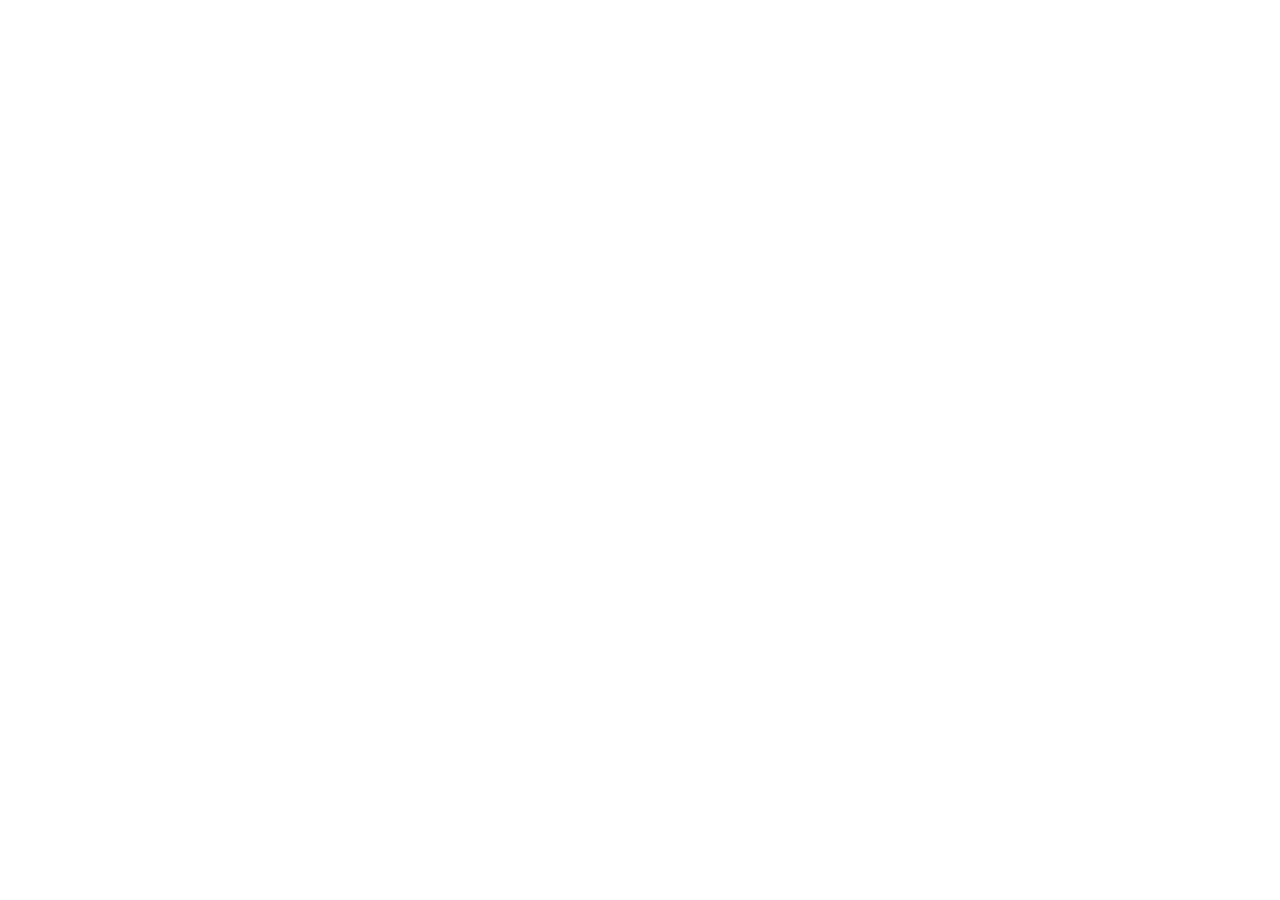
==== index.html @ 137e7a2c "Publish Dutyback site" ====
<!doctype html>
<html lang="en">
  <head>
    <meta charset="UTF-8" />
    <link rel="icon" type="image/svg+xml" href="/dutyback-site/favicon.svg" />
    <meta name="viewport" content="width=device-width, initial-scale=1.0" />
    <title>Dutyback: get your import duties back</title>
    <meta name="description" content="Dutyback finds the U.S. import duties you can reclaim through duty drawback, matches every export to an eligible import, and builds a claim file your customs broker can file." />
    <link rel="preconnect" href="https://fonts.googleapis.com" />
    <link rel="preconnect" href="https://fonts.gstatic.com" crossorigin />
    <link href="https://fonts.googleapis.com/css2?family=Instrument+Serif:ital@0;1&family=Geist:wght@400;500;600&family=Geist+Mono:wght@400;500&display=swap" rel="stylesheet" />
    <script type="module" crossorigin src="/dutyback-site/assets/index-CYqgNxVO.js"></script>
    <link rel="stylesheet" crossorigin href="/dutyback-site/assets/index-Di25JBjf.css">
  </head>
  <body>
    <div id="root"></div>
  </body>
</html>
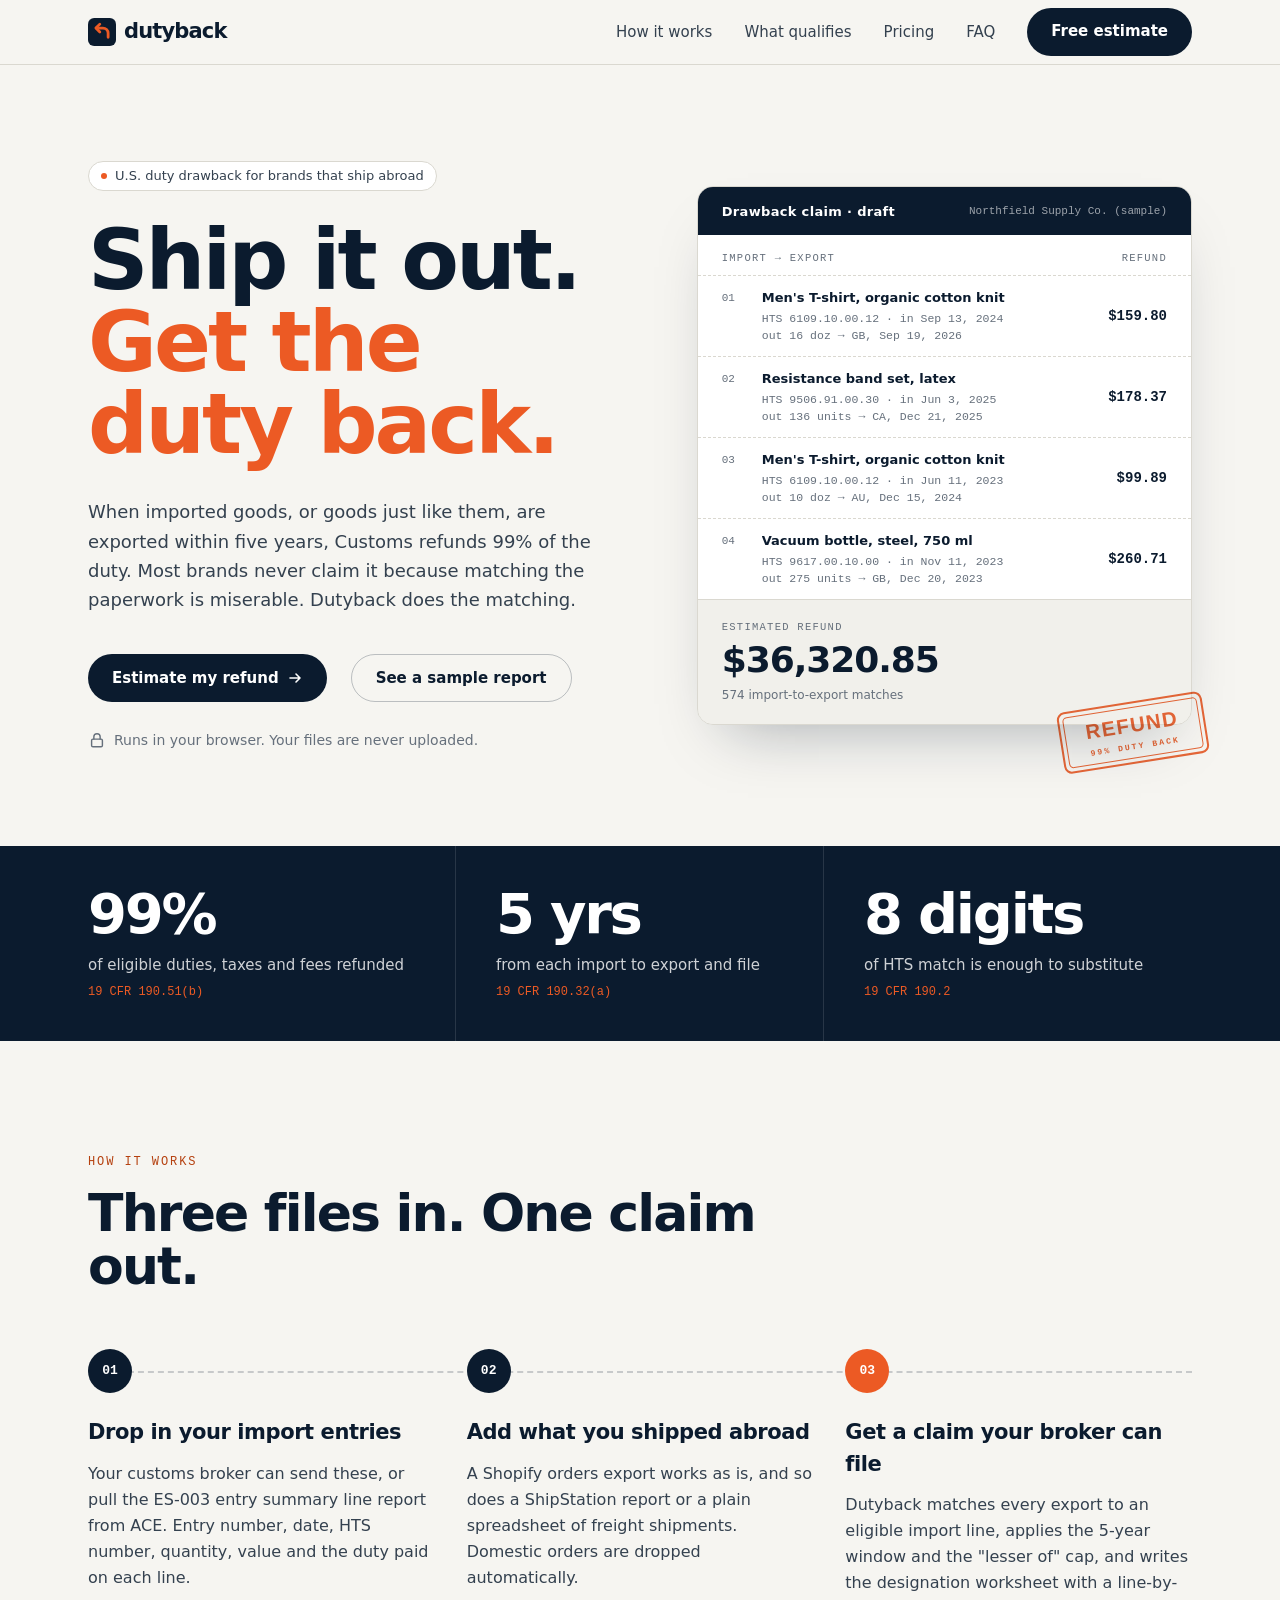
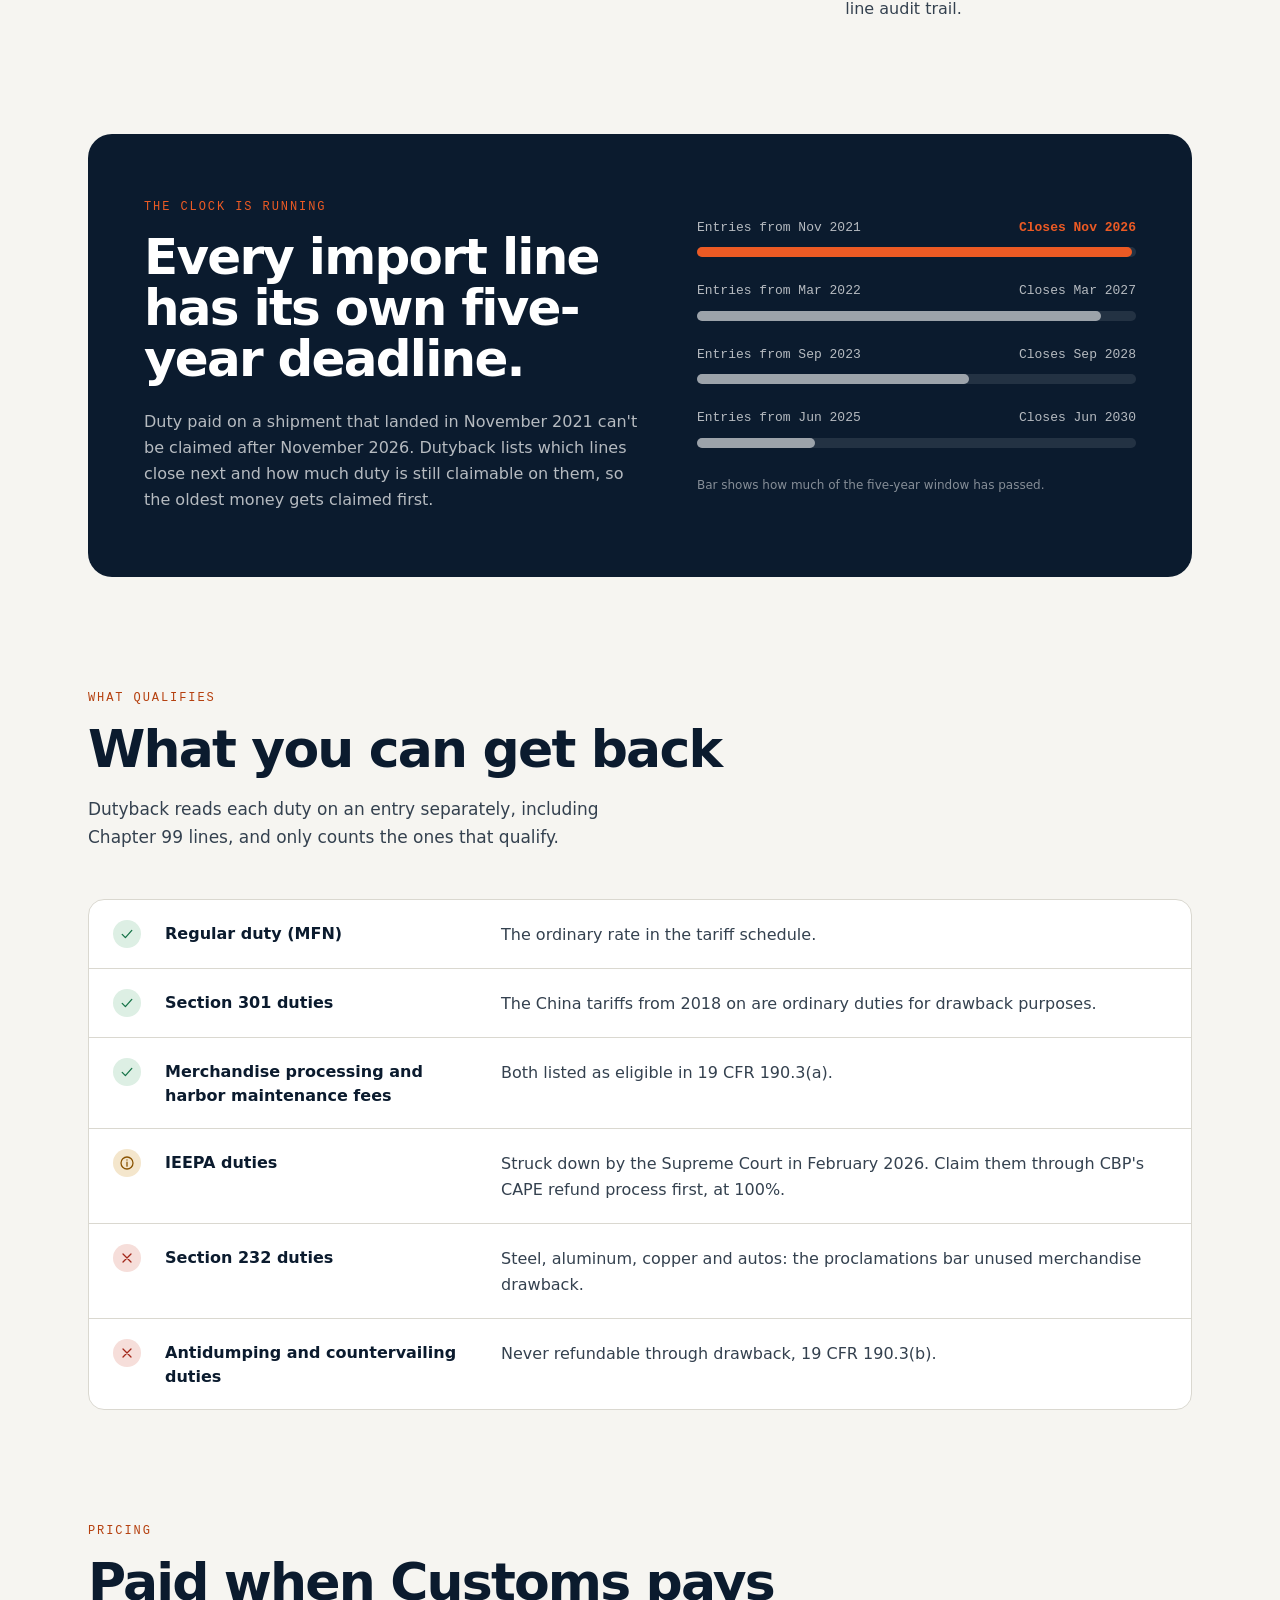
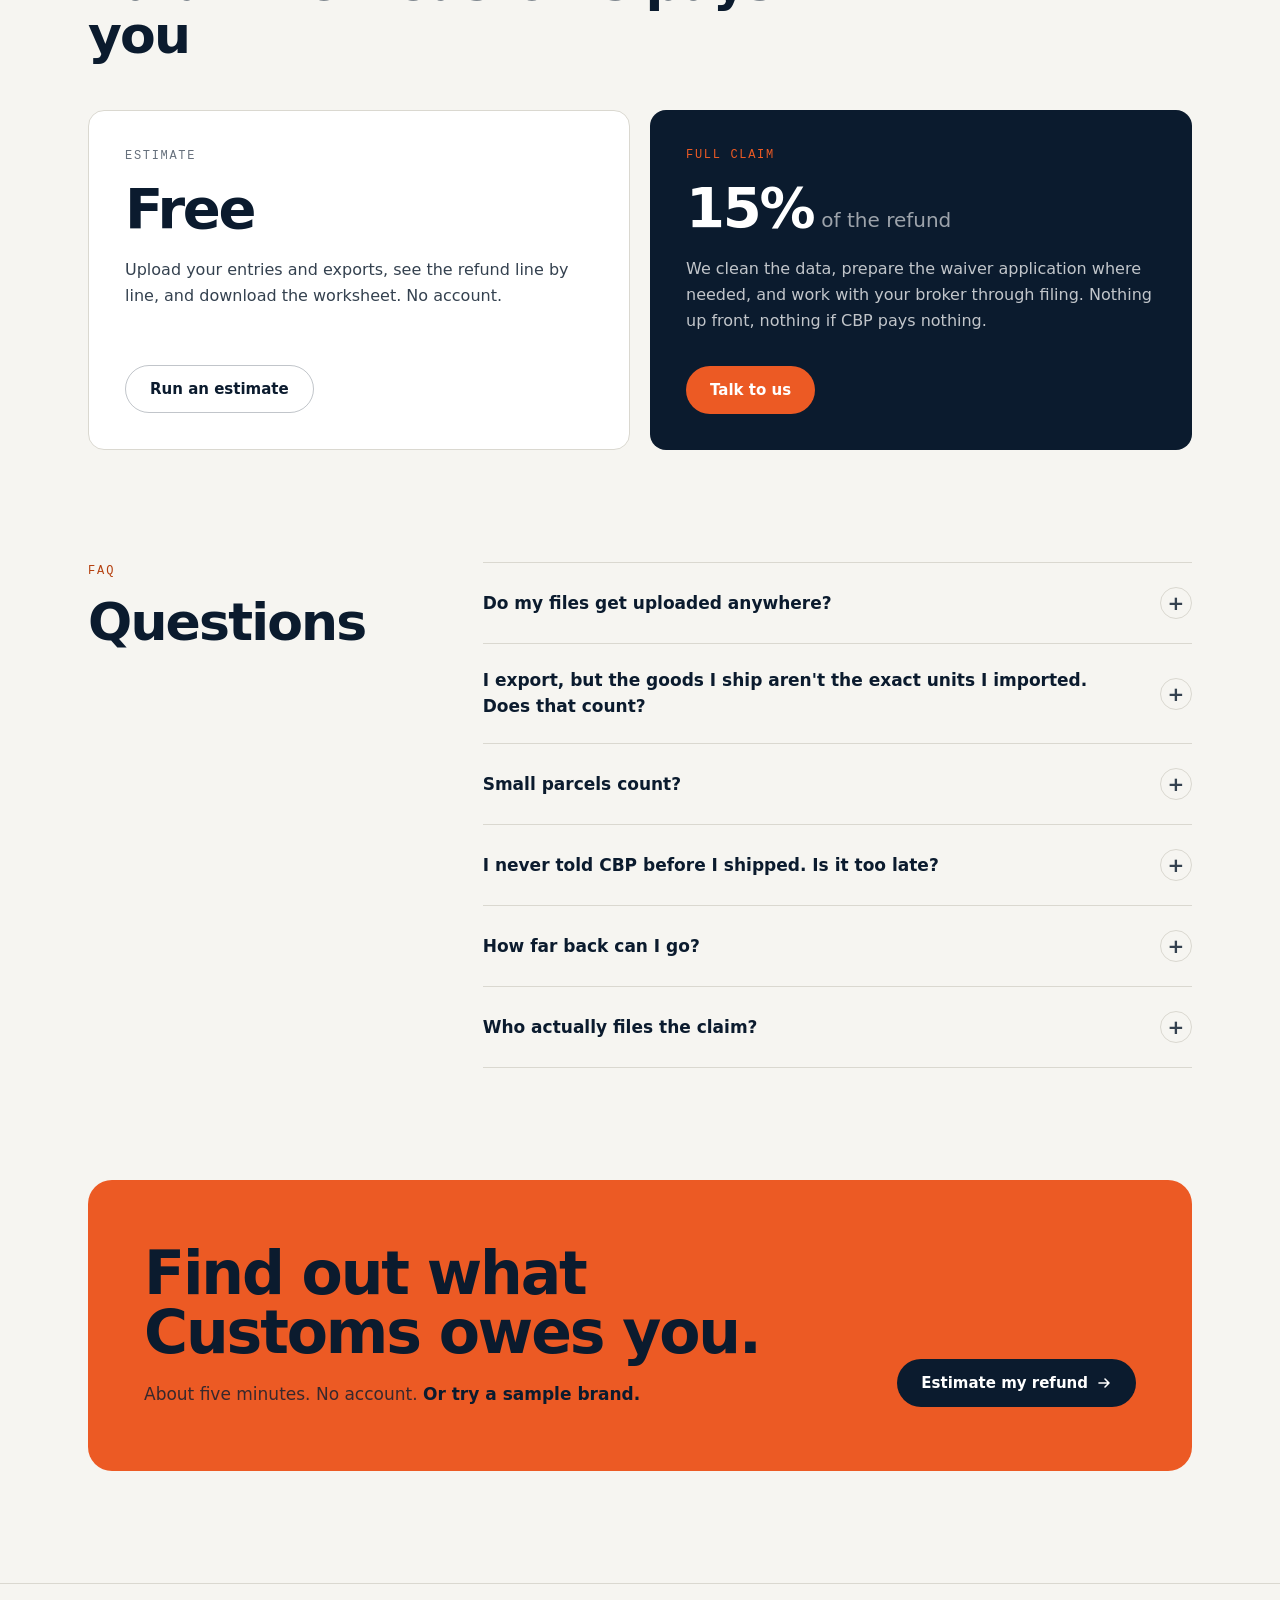
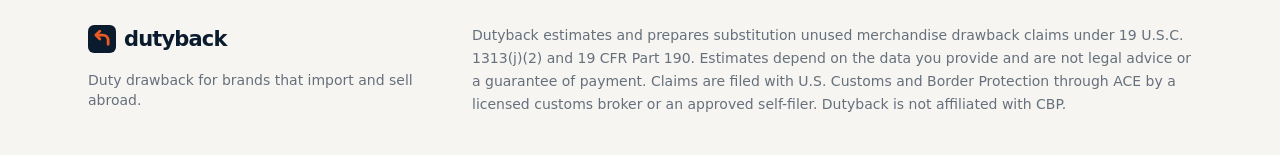
==== commit 99f91851: "Move to dutyback.co; contact hello@dutyback.co" ====
--- a/index.html
+++ b/index.html
@@ -2,15 +2,16 @@
 <html lang="en">
   <head>
     <meta charset="UTF-8" />
-    <link rel="icon" type="image/svg+xml" href="/dutyback-site/favicon.svg" />
+    <link rel="icon" type="image/svg+xml" href="/favicon.svg" />
+    <meta name="theme-color" content="#0B1B2E" />
     <meta name="viewport" content="width=device-width, initial-scale=1.0" />
     <title>Dutyback: get your import duties back</title>
     <meta name="description" content="Dutyback finds the U.S. import duties you can reclaim through duty drawback, matches every export to an eligible import, and builds a claim file your customs broker can file." />
     <link rel="preconnect" href="https://fonts.googleapis.com" />
     <link rel="preconnect" href="https://fonts.gstatic.com" crossorigin />
-    <link href="https://fonts.googleapis.com/css2?family=Instrument+Serif:ital@0;1&family=Geist:wght@400;500;600&family=Geist+Mono:wght@400;500&display=swap" rel="stylesheet" />
-    <script type="module" crossorigin src="/dutyback-site/assets/index-CYqgNxVO.js"></script>
-    <link rel="stylesheet" crossorigin href="/dutyback-site/assets/index-Di25JBjf.css">
+    <link href="https://fonts.googleapis.com/css2?family=Schibsted+Grotesk:wght@400;500;600;700;800&family=IBM+Plex+Mono:wght@400;500;600&display=swap" rel="stylesheet" />
+    <script type="module" crossorigin src="/assets/index-WM2guRGG.js"></script>
+    <link rel="stylesheet" crossorigin href="/assets/index-C-Rnt7zD.css">
   </head>
   <body>
     <div id="root"></div>
--- a/assets/index-C-Rnt7zD.css
+++ b/assets/index-C-Rnt7zD.css
@@ -0,0 +1,2 @@
+/*! tailwindcss v4.3.3 | MIT License | https://tailwindcss.com */
+@layer properties{@supports (((-webkit-hyphens:none)) and (not (margin-trim:inline))) or ((-moz-orient:inline) and (not (color:rgb(from red r g b)))){*,:before,:after,::backdrop{--tw-translate-x:0;--tw-translate-y:0;--tw-translate-z:0;--tw-space-y-reverse:0;--tw-divide-y-reverse:0;--tw-border-style:solid;--tw-leading:initial;--tw-font-weight:initial;--tw-tracking:initial;--tw-ordinal:initial;--tw-slashed-zero:initial;--tw-numeric-figure:initial;--tw-numeric-spacing:initial;--tw-numeric-fraction:initial;--tw-shadow:0 0 #0000;--tw-shadow-color:initial;--tw-shadow-alpha:100%;--tw-inset-shadow:0 0 #0000;--tw-inset-shadow-color:initial;--tw-inset-shadow-alpha:100%;--tw-ring-color:initial;--tw-ring-shadow:0 0 #0000;--tw-inset-ring-color:initial;--tw-inset-ring-shadow:0 0 #0000;--tw-ring-inset:initial;--tw-ring-offset-width:0px;--tw-ring-offset-color:#fff;--tw-ring-offset-shadow:0 0 #0000;--tw-backdrop-blur:initial;--tw-backdrop-brightness:initial;--tw-backdrop-contrast:initial;--tw-backdrop-grayscale:initial;--tw-backdrop-hue-rotate:initial;--tw-backdrop-invert:initial;--tw-backdrop-opacity:initial;--tw-backdrop-saturate:initial;--tw-backdrop-sepia:initial;--tw-divide-x-reverse:0}}}@layer theme{:root,:host{--font-sans:"Schibsted Grotesk", ui-sans-serif, system-ui, sans-serif;--font-serif:"Schibsted Grotesk", ui-sans-serif, system-ui, sans-serif;--font-mono:"IBM Plex Mono", ui-monospace, monospace;--color-white:#fff;--spacing:.25rem;--container-md:28rem;--container-xl:36rem;--container-2xl:42rem;--container-3xl:48rem;--container-6xl:72rem;--text-sm:.875rem;--text-sm--line-height:calc(1.25 / .875);--text-xl:1.25rem;--text-xl--line-height:calc(1.75 / 1.25);--font-weight-normal:400;--font-weight-medium:500;--font-weight-semibold:600;--font-weight-bold:700;--font-weight-extrabold:800;--tracking-tight:-.025em;--tracking-normal:0em;--tracking-wide:.025em;--tracking-wider:.05em;--leading-snug:1.375;--leading-relaxed:1.625;--radius-md:.375rem;--radius-lg:.5rem;--radius-2xl:1rem;--radius-3xl:1.5rem;--default-transition-duration:.15s;--default-transition-timing-function:cubic-bezier(.4, 0, .2, 1);--default-font-family:var(--font-sans);--default-mono-font-family:var(--font-mono);--color-paper:#f6f5f1;--color-paper-2:#eceae3;--color-card:#fff;--color-ink:#0b1b2e;--color-ink-2:#34414f;--color-muted:#66707c;--color-rule:#dad8d0;--color-signal:#ec5a24;--color-signal-ink:#b5400f;--color-signal-soft:#fce6dc;--color-accent:#157347;--color-accent-soft:#ddefe4;--color-warn:#8a5300;--color-warn-soft:#f4e6cc;--color-bad:#a3271a}}@layer base{*,:after,:before,::backdrop{box-sizing:border-box;border:0 solid;margin:0;padding:0}::file-selector-button{box-sizing:border-box;border:0 solid;margin:0;padding:0}html,:host{-webkit-text-size-adjust:100%;tab-size:4;line-height:1.5;font-family:var(--default-font-family,-apple-system, BlinkMacSystemFont, "Segoe UI", Roboto, "Helvetica Neue", "Noto Sans", Arial, sans-serif, "Apple Color Emoji", "Segoe UI Emoji", "Segoe UI Symbol", "Noto Color Emoji");font-feature-settings:var(--default-font-feature-settings,normal);font-variation-settings:var(--default-font-variation-settings,normal);-webkit-tap-highlight-color:transparent}hr{height:0;color:inherit;border-top-width:1px}abbr:where([title]){-webkit-text-decoration:underline dotted;text-decoration:underline dotted}h1,h2,h3,h4,h5,h6{font-size:inherit;font-weight:inherit}a{color:inherit;-webkit-text-decoration:inherit;-webkit-text-decoration:inherit;-webkit-text-decoration:inherit;-webkit-text-decoration:inherit;text-decoration:inherit}b,strong{font-weight:bolder}code,kbd,samp,pre{font-family:var(--default-mono-font-family,ui-monospace, SFMono-Regular, Menlo, Monaco, Consolas, "Liberation Mono", "Courier New", monospace);font-feature-settings:var(--default-mono-font-feature-settings,normal);font-variation-settings:var(--default-mono-font-variation-settings,normal);font-size:1em}small{font-size:80%}sub,sup{vertical-align:baseline;font-size:75%;line-height:0;position:relative}sub{bottom:-.25em}sup{top:-.5em}table{text-indent:0;border-color:inherit;border-collapse:collapse}:-moz-focusring:where(:not(iframe)){outline:auto}progress{vertical-align:baseline}summary{display:list-item}ol,ul,menu{list-style:none}img,svg,video,canvas,audio,iframe,embed,object{vertical-align:middle;display:block}img,video{max-width:100%;height:auto}button,input,select,optgroup,textarea{font:inherit;font-feature-settings:inherit;font-variation-settings:inherit;letter-spacing:inherit;color:inherit;opacity:1;background-color:#0000;border-radius:0}::file-selector-button{font:inherit;font-feature-settings:inherit;font-variation-settings:inherit;letter-spacing:inherit;color:inherit;opacity:1;background-color:#0000;border-radius:0}:where(select:is([multiple],[size])) optgroup{font-weight:bolder}:where(select:is([multiple],[size])) optgroup option{padding-inline-start:20px}::file-selector-button{margin-inline-end:4px}::placeholder{opacity:1}@supports (not ((-webkit-appearance:-apple-pay-button))) or (contain-intrinsic-size:1px){::placeholder{color:currentColor}@supports (color:color-mix(in lab, red, red)){::placeholder{color:color-mix(in oklab, currentcolor 50%, transparent)}}}textarea{resize:vertical}::-webkit-search-decoration{-webkit-appearance:none}::-webkit-date-and-time-value{min-height:1lh;text-align:inherit}::-webkit-datetime-edit{display:inline-flex}::-webkit-datetime-edit-fields-wrapper{padding:0}::-webkit-datetime-edit{padding-block:0}::-webkit-datetime-edit-year-field{padding-block:0}::-webkit-datetime-edit-month-field{padding-block:0}::-webkit-datetime-edit-day-field{padding-block:0}::-webkit-datetime-edit-hour-field{padding-block:0}::-webkit-datetime-edit-minute-field{padding-block:0}::-webkit-datetime-edit-second-field{padding-block:0}::-webkit-datetime-edit-millisecond-field{padding-block:0}::-webkit-datetime-edit-meridiem-field{padding-block:0}::-webkit-calendar-picker-indicator{line-height:1}:-moz-ui-invalid{box-shadow:none}button,input:where([type=button],[type=reset],[type=submit]){appearance:button}::file-selector-button{appearance:button}::-webkit-inner-spin-button{height:auto}::-webkit-outer-spin-button{height:auto}[hidden]:where(:not([hidden=until-found])){display:none!important}}@layer components;@layer utilities{.pointer-events-none{pointer-events:none}.visible{visibility:visible}.absolute{position:absolute}.fixed{position:fixed}.relative{position:relative}.sticky{position:sticky}.top-0{top:0}.top-\[22px\]{top:22px}.-right-4{right:calc(var(--spacing) * -4)}.right-0{right:0}.-bottom-10{bottom:calc(var(--spacing) * -10)}.left-0{left:0}.z-20{z-index:20}.col-start-2{grid-column-start:2}.container{width:100%}@media (width>=40rem){.container{max-width:40rem}}@media (width>=48rem){.container{max-width:48rem}}@media (width>=64rem){.container{max-width:64rem}}@media (width>=80rem){.container{max-width:80rem}}@media (width>=96rem){.container{max-width:96rem}}.mx-auto{margin-inline:auto}.mt-0\.5{margin-top:calc(var(--spacing) * .5)}.mt-1{margin-top:var(--spacing)}.mt-1\.5{margin-top:calc(var(--spacing) * 1.5)}.mt-2{margin-top:calc(var(--spacing) * 2)}.mt-2\.5{margin-top:calc(var(--spacing) * 2.5)}.mt-3{margin-top:calc(var(--spacing) * 3)}.mt-4{margin-top:calc(var(--spacing) * 4)}.mt-5{margin-top:calc(var(--spacing) * 5)}.mt-6{margin-top:calc(var(--spacing) * 6)}.mt-7{margin-top:calc(var(--spacing) * 7)}.mt-8{margin-top:calc(var(--spacing) * 8)}.mt-10{margin-top:calc(var(--spacing) * 10)}.mt-12{margin-top:calc(var(--spacing) * 12)}.mt-14{margin-top:calc(var(--spacing) * 14)}.mt-16{margin-top:calc(var(--spacing) * 16)}.mt-28{margin-top:calc(var(--spacing) * 28)}.mt-auto{margin-top:auto}.-mb-px{margin-bottom:-1px}.ml-2{margin-left:calc(var(--spacing) * 2)}.block{display:block}.contents{display:contents}.flex{display:flex}.grid{display:grid}.hidden{display:none}.inline-flex{display:inline-flex}.table{display:table}.h-1\.5{height:calc(var(--spacing) * 1.5)}.h-2\.5{height:calc(var(--spacing) * 2.5)}.h-4{height:calc(var(--spacing) * 4)}.h-7{height:calc(var(--spacing) * 7)}.h-8{height:calc(var(--spacing) * 8)}.h-10{height:calc(var(--spacing) * 10)}.h-11{height:calc(var(--spacing) * 11)}.h-12{height:calc(var(--spacing) * 12)}.h-16{height:calc(var(--spacing) * 16)}.h-auto{height:auto}.min-h-\[288px\]{min-height:288px}.min-h-screen{min-height:100vh}.w-1\.5{width:calc(var(--spacing) * 1.5)}.w-4{width:calc(var(--spacing) * 4)}.w-7{width:calc(var(--spacing) * 7)}.w-8{width:calc(var(--spacing) * 8)}.w-10{width:calc(var(--spacing) * 10)}.w-11{width:calc(var(--spacing) * 11)}.w-\[150px\]{width:150px}.w-full{width:100%}.max-w-2xl{max-width:var(--container-2xl)}.max-w-3xl{max-width:var(--container-3xl)}.max-w-6xl{max-width:var(--container-6xl)}.max-w-\[14rem\]{max-width:14rem}.max-w-\[15rem\]{max-width:15rem}.max-w-\[16rem\]{max-width:16rem}.max-w-\[18rem\]{max-width:18rem}.max-w-\[32rem\]{max-width:32rem}.max-w-\[33rem\]{max-width:33rem}.max-w-\[40rem\]{max-width:40rem}.max-w-md{max-width:var(--container-md)}.max-w-xl{max-width:var(--container-xl)}.min-w-0{min-width:0}.min-w-\[860px\]{min-width:860px}.shrink-0{flex-shrink:0}.-translate-x-1\/2{--tw-translate-x:calc(calc(1 / 2 * 100%) * -1);translate:var(--tw-translate-x) var(--tw-translate-y)}.-translate-y-full{--tw-translate-y:-100%;translate:var(--tw-translate-x) var(--tw-translate-y)}.rotate-\[-9deg\]{rotate:-9deg}.cursor-pointer{cursor:pointer}.scroll-mt-16{scroll-margin-top:calc(var(--spacing) * 16)}.list-none{list-style-type:none}.grid-cols-1{grid-template-columns:repeat(1,minmax(0,1fr))}.grid-cols-2{grid-template-columns:repeat(2,minmax(0,1fr))}.grid-cols-\[1\.75rem_1fr_auto\]{grid-template-columns:1.75rem 1fr auto}.grid-cols-\[1fr_auto\]{grid-template-columns:1fr auto}.grid-cols-\[2\.25rem_1fr\]{grid-template-columns:2.25rem 1fr}.flex-col{flex-direction:column}.flex-wrap{flex-wrap:wrap}.place-items-center{place-items:center}.items-center{align-items:center}.items-end{align-items:flex-end}.items-start{align-items:flex-start}.justify-between{justify-content:space-between}.justify-center{justify-content:center}.gap-1\.5{gap:calc(var(--spacing) * 1.5)}.gap-2{gap:calc(var(--spacing) * 2)}.gap-2\.5{gap:calc(var(--spacing) * 2.5)}.gap-3{gap:calc(var(--spacing) * 3)}.gap-4{gap:calc(var(--spacing) * 4)}.gap-5{gap:calc(var(--spacing) * 5)}.gap-6{gap:calc(var(--spacing) * 6)}.gap-8{gap:calc(var(--spacing) * 8)}.gap-10{gap:calc(var(--spacing) * 10)}.gap-12{gap:calc(var(--spacing) * 12)}.gap-16{gap:calc(var(--spacing) * 16)}:where(.space-y-1>:not(:last-child)){--tw-space-y-reverse:0;margin-block-start:calc(var(--spacing) * var(--tw-space-y-reverse));margin-block-end:calc(var(--spacing) * calc(1 - var(--tw-space-y-reverse)))}:where(.space-y-4>:not(:last-child)){--tw-space-y-reverse:0;margin-block-start:calc(calc(var(--spacing) * 4) * var(--tw-space-y-reverse));margin-block-end:calc(calc(var(--spacing) * 4) * calc(1 - var(--tw-space-y-reverse)))}:where(.space-y-6>:not(:last-child)){--tw-space-y-reverse:0;margin-block-start:calc(calc(var(--spacing) * 6) * var(--tw-space-y-reverse));margin-block-end:calc(calc(var(--spacing) * 6) * calc(1 - var(--tw-space-y-reverse)))}:where(.space-y-8>:not(:last-child)){--tw-space-y-reverse:0;margin-block-start:calc(calc(var(--spacing) * 8) * var(--tw-space-y-reverse));margin-block-end:calc(calc(var(--spacing) * 8) * calc(1 - var(--tw-space-y-reverse)))}.gap-x-3{column-gap:calc(var(--spacing) * 3)}.gap-x-4{column-gap:calc(var(--spacing) * 4)}.gap-x-6{column-gap:calc(var(--spacing) * 6)}.gap-y-1{row-gap:var(--spacing)}.gap-y-2{row-gap:calc(var(--spacing) * 2)}.gap-y-4{row-gap:calc(var(--spacing) * 4)}:where(.divide-y>:not(:last-child)){--tw-divide-y-reverse:0;border-bottom-style:var(--tw-border-style);border-top-style:var(--tw-border-style);border-top-width:calc(1px * var(--tw-divide-y-reverse));border-bottom-width:calc(1px * calc(1 - var(--tw-divide-y-reverse)))}:where(.divide-rule>:not(:last-child)){border-color:var(--color-rule)}:where(.divide-white\/12>:not(:last-child)){border-color:#ffffff1f}@supports (color:color-mix(in lab, red, red)){:where(.divide-white\/12>:not(:last-child)){border-color:color-mix(in oklab, var(--color-white) 12%, transparent)}}.self-center{align-self:center}.truncate{text-overflow:ellipsis;white-space:nowrap;overflow:hidden}.overflow-hidden{overflow:hidden}.overflow-x-auto{overflow-x:auto}.rounded{border-radius:.25rem}.rounded-2xl{border-radius:var(--radius-2xl)}.rounded-3xl{border-radius:var(--radius-3xl)}.rounded-full{border-radius:2147483647px}.rounded-lg{border-radius:var(--radius-lg)}.rounded-md{border-radius:var(--radius-md)}.border{border-style:var(--tw-border-style);border-width:1px}.border-y{border-block-style:var(--tw-border-style);border-block-width:1px}.border-t{border-top-style:var(--tw-border-style);border-top-width:1px}.border-t-2{border-top-style:var(--tw-border-style);border-top-width:2px}.border-r{border-right-style:var(--tw-border-style);border-right-width:1px}.border-b{border-bottom-style:var(--tw-border-style);border-bottom-width:1px}.border-b-2{border-bottom-style:var(--tw-border-style);border-bottom-width:2px}.border-l{border-left-style:var(--tw-border-style);border-left-width:1px}.border-dashed{--tw-border-style:dashed;border-style:dashed}.border-accent{border-color:var(--color-accent)}.border-ink{border-color:var(--color-ink)}.border-ink\/20{border-color:#0b1b2e33}@supports (color:color-mix(in lab, red, red)){.border-ink\/20{border-color:color-mix(in oklab, var(--color-ink) 20%, transparent)}}.border-ink\/25{border-color:#0b1b2e40}@supports (color:color-mix(in lab, red, red)){.border-ink\/25{border-color:color-mix(in oklab, var(--color-ink) 25%, transparent)}}.border-ink\/30{border-color:#0b1b2e4d}@supports (color:color-mix(in lab, red, red)){.border-ink\/30{border-color:color-mix(in oklab, var(--color-ink) 30%, transparent)}}.border-rule{border-color:var(--color-rule)}.border-transparent{border-color:#0000}.bg-\[\#F6DEDA\]{background-color:#f6deda}.bg-accent-soft{background-color:var(--color-accent-soft)}.bg-accent-soft\/60{background-color:#ddefe499}@supports (color:color-mix(in lab, red, red)){.bg-accent-soft\/60{background-color:color-mix(in oklab, var(--color-accent-soft) 60%, transparent)}}.bg-card{background-color:var(--color-card)}.bg-ink{background-color:var(--color-ink)}.bg-paper-2{background-color:var(--color-paper-2)}.bg-paper-2\/70{background-color:#eceae3b3}@supports (color:color-mix(in lab, red, red)){.bg-paper-2\/70{background-color:color-mix(in oklab, var(--color-paper-2) 70%, transparent)}}.bg-paper\/85{background-color:#f6f5f1d9}@supports (color:color-mix(in lab, red, red)){.bg-paper\/85{background-color:color-mix(in oklab, var(--color-paper) 85%, transparent)}}.bg-signal{background-color:var(--color-signal)}.bg-warn-soft{background-color:var(--color-warn-soft)}.bg-white\/10{background-color:#ffffff1a}@supports (color:color-mix(in lab, red, red)){.bg-white\/10{background-color:color-mix(in oklab, var(--color-white) 10%, transparent)}}.bg-white\/55{background-color:#ffffff8c}@supports (color:color-mix(in lab, red, red)){.bg-white\/55{background-color:color-mix(in oklab, var(--color-white) 55%, transparent)}}.p-4{padding:calc(var(--spacing) * 4)}.p-7{padding:calc(var(--spacing) * 7)}.p-9{padding:calc(var(--spacing) * 9)}.px-0{padding-inline:0}.px-3{padding-inline:calc(var(--spacing) * 3)}.px-5{padding-inline:calc(var(--spacing) * 5)}.px-6{padding-inline:calc(var(--spacing) * 6)}.px-8{padding-inline:calc(var(--spacing) * 8)}.py-1{padding-block:var(--spacing)}.py-2{padding-block:calc(var(--spacing) * 2)}.py-2\.5{padding-block:calc(var(--spacing) * 2.5)}.py-3{padding-block:calc(var(--spacing) * 3)}.py-4{padding-block:calc(var(--spacing) * 4)}.py-5{padding-block:calc(var(--spacing) * 5)}.py-6{padding-block:calc(var(--spacing) * 6)}.py-8{padding-block:calc(var(--spacing) * 8)}.py-10{padding-block:calc(var(--spacing) * 10)}.py-12{padding-block:calc(var(--spacing) * 12)}.py-14{padding-block:calc(var(--spacing) * 14)}.pt-0\.5{padding-top:calc(var(--spacing) * .5)}.pt-1{padding-top:var(--spacing)}.pt-2{padding-top:calc(var(--spacing) * 2)}.pt-4{padding-top:calc(var(--spacing) * 4)}.pt-8{padding-top:calc(var(--spacing) * 8)}.pt-10{padding-top:calc(var(--spacing) * 10)}.pt-12{padding-top:calc(var(--spacing) * 12)}.pt-14{padding-top:calc(var(--spacing) * 14)}.pt-28{padding-top:calc(var(--spacing) * 28)}.pr-3{padding-right:calc(var(--spacing) * 3)}.pr-4{padding-right:calc(var(--spacing) * 4)}.pb-2{padding-bottom:calc(var(--spacing) * 2)}.pb-3{padding-bottom:calc(var(--spacing) * 3)}.pb-10{padding-bottom:calc(var(--spacing) * 10)}.pb-24{padding-bottom:calc(var(--spacing) * 24)}.text-left{text-align:left}.text-right{text-align:right}.align-top{vertical-align:top}.font-mono{font-family:var(--font-mono)}.font-serif{font-family:var(--font-serif)}.text-sm{font-size:var(--text-sm);line-height:var(--tw-leading,var(--text-sm--line-height))}.text-xl{font-size:var(--text-xl);line-height:var(--tw-leading,var(--text-xl--line-height))}.text-\[10\.5px\]{font-size:10.5px}.text-\[11\.5px\]{font-size:11.5px}.text-\[11px\]{font-size:11px}.text-\[12px\]{font-size:12px}.text-\[13px\]{font-size:13px}.text-\[14px\]{font-size:14px}.text-\[15px\]{font-size:15px}.text-\[17px\]{font-size:17px}.text-\[18px\]{font-size:18px}.text-\[20px\]{font-size:20px}.text-\[21px\]{font-size:21px}.text-\[24px\]{font-size:24px}.text-\[36px\]{font-size:36px}.text-\[38px\]{font-size:38px}.text-\[40px\]{font-size:40px}.text-\[44px\]{font-size:44px}.text-\[54px\]{font-size:54px}.text-\[56px\]{font-size:56px}.leading-\[0\.98\]{--tw-leading:.98;line-height:.98}.leading-\[1\.02\]{--tw-leading:1.02;line-height:1.02}.leading-\[1\.03\]{--tw-leading:1.03;line-height:1.03}.leading-\[1\.05\]{--tw-leading:1.05;line-height:1.05}.leading-none{--tw-leading:1;line-height:1}.leading-relaxed{--tw-leading:var(--leading-relaxed);line-height:var(--leading-relaxed)}.leading-snug{--tw-leading:var(--leading-snug);line-height:var(--leading-snug)}.font-bold{--tw-font-weight:var(--font-weight-bold);font-weight:var(--font-weight-bold)}.font-extrabold{--tw-font-weight:var(--font-weight-extrabold);font-weight:var(--font-weight-extrabold)}.font-medium{--tw-font-weight:var(--font-weight-medium);font-weight:var(--font-weight-medium)}.font-normal{--tw-font-weight:var(--font-weight-normal);font-weight:var(--font-weight-normal)}.font-semibold{--tw-font-weight:var(--font-weight-semibold);font-weight:var(--font-weight-semibold)}.tracking-\[-0\.02em\]{--tw-tracking:-.02em;letter-spacing:-.02em}.tracking-\[-0\.03em\]{--tw-tracking:-.03em;letter-spacing:-.03em}.tracking-\[-0\.04em\]{--tw-tracking:-.04em;letter-spacing:-.04em}.tracking-\[0\.12em\]{--tw-tracking:.12em;letter-spacing:.12em}.tracking-\[0\.14em\]{--tw-tracking:.14em;letter-spacing:.14em}.tracking-\[0\.16em\]{--tw-tracking:.16em;letter-spacing:.16em}.tracking-normal{--tw-tracking:var(--tracking-normal);letter-spacing:var(--tracking-normal)}.tracking-tight{--tw-tracking:var(--tracking-tight);letter-spacing:var(--tracking-tight)}.tracking-wide{--tw-tracking:var(--tracking-wide);letter-spacing:var(--tracking-wide)}.tracking-wider{--tw-tracking:var(--tracking-wider);letter-spacing:var(--tracking-wider)}.whitespace-nowrap{white-space:nowrap}.text-accent{color:var(--color-accent)}.text-bad{color:var(--color-bad)}.text-ink{color:var(--color-ink)}.text-ink-2{color:var(--color-ink-2)}.text-ink\/80{color:#0b1b2ecc}@supports (color:color-mix(in lab, red, red)){.text-ink\/80{color:color-mix(in oklab, var(--color-ink) 80%, transparent)}}.text-muted{color:var(--color-muted)}.text-paper{color:var(--color-paper)}.text-paper\/70{color:#f6f5f1b3}@supports (color:color-mix(in lab, red, red)){.text-paper\/70{color:color-mix(in oklab, var(--color-paper) 70%, transparent)}}.text-signal{color:var(--color-signal)}.text-signal-ink{color:var(--color-signal-ink)}.text-warn{color:var(--color-warn)}.text-white{color:var(--color-white)}.text-white\/50{color:#ffffff80}@supports (color:color-mix(in lab, red, red)){.text-white\/50{color:color-mix(in oklab, var(--color-white) 50%, transparent)}}.text-white\/60{color:#fff9}@supports (color:color-mix(in lab, red, red)){.text-white\/60{color:color-mix(in oklab, var(--color-white) 60%, transparent)}}.text-white\/70{color:#ffffffb3}@supports (color:color-mix(in lab, red, red)){.text-white\/70{color:color-mix(in oklab, var(--color-white) 70%, transparent)}}.text-white\/75{color:#ffffffbf}@supports (color:color-mix(in lab, red, red)){.text-white\/75{color:color-mix(in oklab, var(--color-white) 75%, transparent)}}.text-white\/80{color:#fffc}@supports (color:color-mix(in lab, red, red)){.text-white\/80{color:color-mix(in oklab, var(--color-white) 80%, transparent)}}.capitalize{text-transform:capitalize}.lowercase{text-transform:lowercase}.uppercase{text-transform:uppercase}.ordinal{--tw-ordinal:ordinal;font-variant-numeric:var(--tw-ordinal,) var(--tw-slashed-zero,) var(--tw-numeric-figure,) var(--tw-numeric-spacing,) var(--tw-numeric-fraction,)}.no-underline{text-decoration-line:none}.underline{text-decoration-line:underline}.decoration-rule{-webkit-text-decoration-color:var(--color-rule);-webkit-text-decoration-color:var(--color-rule);-webkit-text-decoration-color:var(--color-rule);text-decoration-color:var(--color-rule)}.underline-offset-4{text-underline-offset:4px}.accent-\[\#0B1B2E\]{accent-color:#0b1b2e}.opacity-40{opacity:.4}.opacity-90{opacity:.9}.shadow-\[0_30px_60px_-30px_rgba\(11\,27\,46\,\.35\)\]{--tw-shadow:0 30px 60px -30px var(--tw-shadow-color,#0b1b2e59);box-shadow:var(--tw-inset-shadow), var(--tw-inset-ring-shadow), var(--tw-ring-offset-shadow), var(--tw-ring-shadow), var(--tw-shadow)}.shadow-lg{--tw-shadow:0 10px 15px -3px var(--tw-shadow-color,#0000001a), 0 4px 6px -4px var(--tw-shadow-color,#0000001a);box-shadow:var(--tw-inset-shadow), var(--tw-inset-ring-shadow), var(--tw-ring-offset-shadow), var(--tw-ring-shadow), var(--tw-shadow)}.ring{--tw-ring-shadow:var(--tw-ring-inset,) 0 0 0 calc(1px + var(--tw-ring-offset-width)) var(--tw-ring-color,currentcolor);box-shadow:var(--tw-inset-shadow), var(--tw-inset-ring-shadow), var(--tw-ring-offset-shadow), var(--tw-ring-shadow), var(--tw-shadow)}.backdrop-blur{--tw-backdrop-blur:blur(8px);-webkit-backdrop-filter:var(--tw-backdrop-blur,) var(--tw-backdrop-brightness,) var(--tw-backdrop-contrast,) var(--tw-backdrop-grayscale,) var(--tw-backdrop-hue-rotate,) var(--tw-backdrop-invert,) var(--tw-backdrop-opacity,) var(--tw-backdrop-saturate,) var(--tw-backdrop-sepia,);backdrop-filter:var(--tw-backdrop-blur,) var(--tw-backdrop-brightness,) var(--tw-backdrop-contrast,) var(--tw-backdrop-grayscale,) var(--tw-backdrop-hue-rotate,) var(--tw-backdrop-invert,) var(--tw-backdrop-opacity,) var(--tw-backdrop-saturate,) var(--tw-backdrop-sepia,)}.transition-colors{transition-property:color,background-color,border-color,outline-color,text-decoration-color,fill,stroke,--tw-gradient-from,--tw-gradient-via,--tw-gradient-to;transition-timing-function:var(--tw-ease,var(--default-transition-timing-function));transition-duration:var(--tw-duration,var(--default-transition-duration))}.transition-transform{transition-property:transform,translate,scale,rotate;transition-timing-function:var(--tw-ease,var(--default-transition-timing-function));transition-duration:var(--tw-duration,var(--default-transition-duration))}.outline-none{--tw-outline-style:none;outline-style:none}.group-open\:hidden:is(:where(.group):is([open],:popover-open,:open) *){display:none}.group-open\:rotate-45:is(:where(.group):is([open],:popover-open,:open) *){rotate:45deg}@media (hover:hover){.hover\:border-ink:hover{border-color:var(--color-ink)}.hover\:border-ink\/60:hover{border-color:#0b1b2e99}@supports (color:color-mix(in lab, red, red)){.hover\:border-ink\/60:hover{border-color:color-mix(in oklab, var(--color-ink) 60%, transparent)}}.hover\:bg-signal-ink:hover{background-color:var(--color-signal-ink)}.hover\:text-ink:hover{color:var(--color-ink)}.hover\:decoration-ink:hover{-webkit-text-decoration-color:var(--color-ink);-webkit-text-decoration-color:var(--color-ink);-webkit-text-decoration-color:var(--color-ink);text-decoration-color:var(--color-ink)}}.focus\:border-ink:focus{border-color:var(--color-ink)}@media (width>=40rem){.sm\:col-span-2{grid-column:span 2/span 2}.sm\:block{display:block}.sm\:hidden{display:none}.sm\:inline{display:inline}.sm\:grid-cols-2{grid-template-columns:repeat(2,minmax(0,1fr))}.sm\:grid-cols-3{grid-template-columns:repeat(3,minmax(0,1fr))}:where(.sm\:divide-x>:not(:last-child)){--tw-divide-x-reverse:0;border-inline-style:var(--tw-border-style);border-inline-start-width:calc(1px * var(--tw-divide-x-reverse));border-inline-end-width:calc(1px * calc(1 - var(--tw-divide-x-reverse)))}:where(.sm\:divide-y-0>:not(:last-child)){--tw-divide-y-reverse:0;border-bottom-style:var(--tw-border-style);border-top-style:var(--tw-border-style);border-top-width:calc(0px * var(--tw-divide-y-reverse));border-bottom-width:calc(0px * calc(1 - var(--tw-divide-y-reverse)))}.sm\:px-10{padding-inline:calc(var(--spacing) * 10)}.first\:sm\:pl-0:first-child{padding-left:0}}@media (width>=48rem){.md\:col-start-3{grid-column-start:3}.md\:block{display:block}.md\:inline{display:inline}.md\:grid-cols-2{grid-template-columns:repeat(2,minmax(0,1fr))}.md\:grid-cols-3{grid-template-columns:repeat(3,minmax(0,1fr))}.md\:grid-cols-\[1\.4fr_1fr\]{grid-template-columns:1.4fr 1fr}.md\:grid-cols-\[1\.15fr_1fr\]{grid-template-columns:1.15fr 1fr}.md\:grid-cols-\[1fr_2fr\]{grid-template-columns:1fr 2fr}.md\:grid-cols-\[2\.25rem_20rem_1fr\]{grid-template-columns:2.25rem 20rem 1fr}.md\:flex-row{flex-direction:row}.md\:items-end{align-items:flex-end}.md\:justify-end{justify-content:flex-end}.md\:gap-8{gap:calc(var(--spacing) * 8)}.md\:px-14{padding-inline:calc(var(--spacing) * 14)}.md\:py-16{padding-block:calc(var(--spacing) * 16)}.md\:pt-16{padding-top:calc(var(--spacing) * 16)}.md\:pt-24{padding-top:calc(var(--spacing) * 24)}.md\:text-\[44px\]{font-size:44px}.md\:text-\[50px\]{font-size:50px}.md\:text-\[52px\]{font-size:52px}.md\:text-\[56px\]{font-size:56px}.md\:text-\[60px\]{font-size:60px}.md\:text-\[80px\]{font-size:80px}.md\:text-\[84px\]{font-size:84px}}@media (width>=64rem){.lg\:grid-cols-2{grid-template-columns:repeat(2,minmax(0,1fr))}.lg\:grid-cols-\[1\.1fr_1fr\]{grid-template-columns:1.1fr 1fr}.lg\:grid-cols-\[1\.3fr_1fr\]{grid-template-columns:1.3fr 1fr}.lg\:grid-cols-\[1fr_1\.6fr\]{grid-template-columns:1fr 1.6fr}.lg\:grid-cols-\[1fr_2fr\]{grid-template-columns:1fr 2fr}}}html{background:var(--color-paper);color:var(--color-ink);font-family:var(--font-sans);-webkit-font-smoothing:antialiased}body{margin:0}::selection{background:var(--color-signal-soft)}h1,h2,.display{letter-spacing:-.035em;font-weight:700}.stamp{mix-blend-mode:multiply}.num{font-variant-numeric:lining-nums}.font-mono.num,.font-mono .num{font-variant-numeric:tabular-nums}a{text-underline-offset:3px}:focus-visible{outline:2px solid var(--color-accent);outline-offset:2px;border-radius:4px}@media print{.no-print{display:none!important}html,body{background:#fff}}@property --tw-translate-x{syntax:"*";inherits:false;initial-value:0}@property --tw-translate-y{syntax:"*";inherits:false;initial-value:0}@property --tw-translate-z{syntax:"*";inherits:false;initial-value:0}@property --tw-space-y-reverse{syntax:"*";inherits:false;initial-value:0}@property --tw-divide-y-reverse{syntax:"*";inherits:false;initial-value:0}@property --tw-border-style{syntax:"*";inherits:false;initial-value:solid}@property --tw-leading{syntax:"*";inherits:false}@property --tw-font-weight{syntax:"*";inherits:false}@property --tw-tracking{syntax:"*";inherits:false}@property --tw-ordinal{syntax:"*";inherits:false}@property --tw-slashed-zero{syntax:"*";inherits:false}@property --tw-numeric-figure{syntax:"*";inherits:false}@property --tw-numeric-spacing{syntax:"*";inherits:false}@property --tw-numeric-fraction{syntax:"*";inherits:false}@property --tw-shadow{syntax:"*";inherits:false;initial-value:0 0 #0000}@property --tw-shadow-color{syntax:"*";inherits:false}@property --tw-shadow-alpha{syntax:"<percentage>";inherits:false;initial-value:100%}@property --tw-inset-shadow{syntax:"*";inherits:false;initial-value:0 0 #0000}@property --tw-inset-shadow-color{syntax:"*";inherits:false}@property --tw-inset-shadow-alpha{syntax:"<percentage>";inherits:false;initial-value:100%}@property --tw-ring-color{syntax:"*";inherits:false}@property --tw-ring-shadow{syntax:"*";inherits:false;initial-value:0 0 #0000}@property --tw-inset-ring-color{syntax:"*";inherits:false}@property --tw-inset-ring-shadow{syntax:"*";inherits:false;initial-value:0 0 #0000}@property --tw-ring-inset{syntax:"*";inherits:false}@property --tw-ring-offset-width{syntax:"<length>";inherits:false;initial-value:0}@property --tw-ring-offset-color{syntax:"*";inherits:false;initial-value:#fff}@property --tw-ring-offset-shadow{syntax:"*";inherits:false;initial-value:0 0 #0000}@property --tw-backdrop-blur{syntax:"*";inherits:false}@property --tw-backdrop-brightness{syntax:"*";inherits:false}@property --tw-backdrop-contrast{syntax:"*";inherits:false}@property --tw-backdrop-grayscale{syntax:"*";inherits:false}@property --tw-backdrop-hue-rotate{syntax:"*";inherits:false}@property --tw-backdrop-invert{syntax:"*";inherits:false}@property --tw-backdrop-opacity{syntax:"*";inherits:false}@property --tw-backdrop-saturate{syntax:"*";inherits:false}@property --tw-backdrop-sepia{syntax:"*";inherits:false}@property --tw-divide-x-reverse{syntax:"*";inherits:false;initial-value:0}
